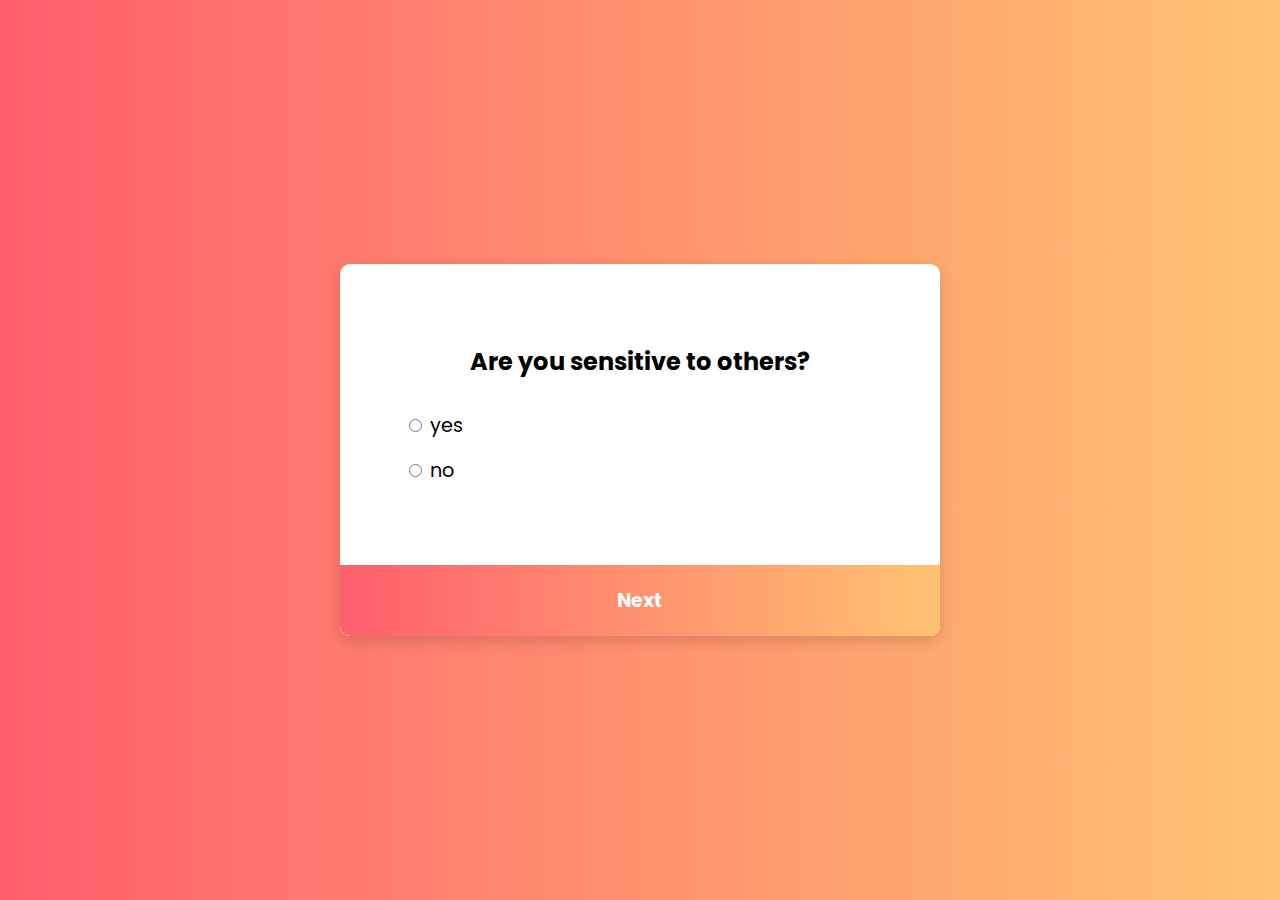
==== index.html @ 3d4cfc52 "Index moved" ====
<!DOCTYPE html>
<html lang="en">
<head>
    <meta charset="UTF-8" />
    <meta name="viewport" content="width=device-width, initial-scale=1.0" />
    <link rel="stylesheet" href="resources/style/style.css" />
    <title>ENGORILATE | Road to success</title>
</head>
<body>
<script type="module" src="resources/js/index.js"></script>
<div class="quiz-container" id="quiz">
    <div class="quiz-header">
        <h2 id="question">Question text</h2>
        <ul>
            <li>
                <input type="radio" name="answer" id="yes" class="answer">
                <label for="yes" id="yes_label">Yes</label>
            </li>
            <li>
                <input type="radio" name="answer" id="no" class="answer">
                <label for="no" id="no_label">No</label>
            </li>
        </ul>
    </div>
    <button id="submit">Next</button>
</div>
</body>
</html>
---- resources/style/style.css ----
@import url('https://fonts.googleapis.com/css2?family=Poppins:wght@200;400&display=swap');

* {
    box-sizing: border-box;
}

body {
    background-color: #b8c6db;

    background-image: linear-gradient(to right, #ff5f6d     , #ffc371);
    font-family: 'Poppins', sans-serif;
    display: flex;
    align-items: center;
    justify-content: center;
    height: 100vh;
    overflow: hidden;
    margin: 0;
}

.quiz-container {
    background-color: #fff;
    border-radius: 10px;
    box-shadow: 0 0 10px 2px rgba(100, 100, 100, 0.1);
    width: 600px;
    overflow: hidden;
    box-shadow: rgba(50, 50, 93, 0.25) 0px 13px 27px -5px, rgba(0, 0, 0, 0.3) 0px 8px 16px -8px;
    box-shadow: rgba(0, 0, 0, 0.15) 0px 5px 15px 0px;
}

.quiz-header {
    padding: 4rem;
}

h2 {
    padding: 1rem;
    text-align: center;
    margin: 0;
}

ul {
    list-style-type: none;
    padding: 0;
}

ul li {
    font-size: 1.2rem;
    margin: 1rem 0;
}

ul li label {
    cursor: pointer;
}

button {
    background-image: linear-gradient(to right, #ff5f6d     , #ffc371);
    color: #fff;
    border: none;
    display: block;
    width: 100%;
    cursor: pointer;
    font-size: 1.2rem;
    font-family: inherit;
    padding: 1.3rem;
    font-weight: bold;
}

button:hover {
    background-color: #732d91;
}

button:focus {
    outline: none;
    background-color: #5e3370;
}
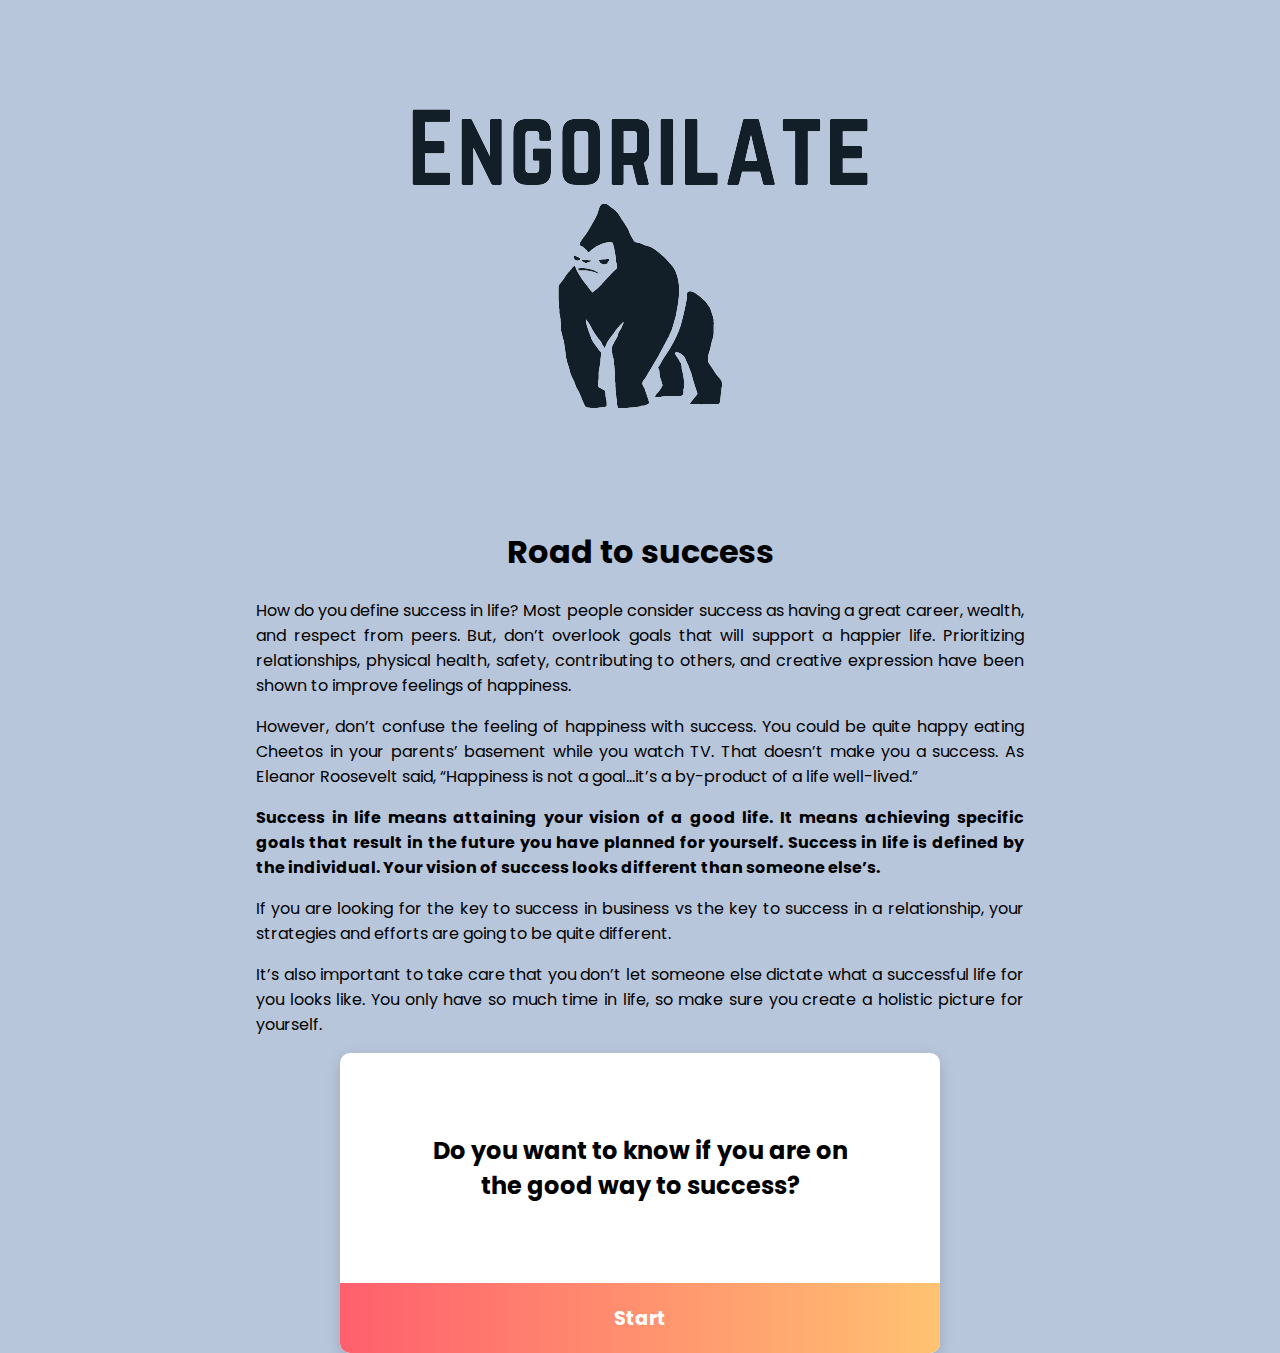
==== commit 7243202d: "Added logo, introductory text and quiz introductory text" ====
--- a/index.html
+++ b/index.html
@@ -8,21 +8,31 @@
 </head>
 <body>
 <script type="module" src="resources/js/index.js"></script>
+<div class="pre-quiz">
+  <img src="resources/img/engorilate-logo.png" />
+  <h1>Road to success</h1>
+  <p>How do you define success in life? Most people consider success as having a great career,
+  wealth, and respect from peers. But, don’t overlook goals that will support a happier life.
+  Prioritizing relationships, physical health, safety, contributing to others, and creative
+  expression have been shown to improve feelings of happiness.</p>
+  <p>However, don’t confuse the feeling of happiness with success. You could be quite happy eating
+  Cheetos in your parents’ basement while you watch TV. That doesn’t make you a success.
+  As Eleanor Roosevelt said, “Happiness is not a goal…it’s a by-product of a life well-lived.” </p>
+  <p><b>Success in life means attaining your vision of a good life. It means achieving specific
+  goals that result in the future you have planned for yourself. Success in life is defined by
+  the individual. Your vision of success looks different than someone else’s.</b></p>
+  <p>If you are looking for the key to success in business vs the key to success in a relationship,
+  your strategies and efforts are going to be quite different.</p>
+  <p>It’s also important to take care that you don’t let someone else dictate what a successful life for
+  you looks like. You only have so much time in life, so make sure you create a holistic picture
+  for yourself.</p>
+</div>
+
 <div class="quiz-container" id="quiz">
     <div class="quiz-header">
-        <h2 id="question">Question text</h2>
-        <ul>
-            <li>
-                <input type="radio" name="answer" id="yes" class="answer">
-                <label for="yes" id="yes_label">Yes</label>
-            </li>
-            <li>
-                <input type="radio" name="answer" id="no" class="answer">
-                <label for="no" id="no_label">No</label>
-            </li>
-        </ul>
+        <h2 id="question">Do you want to know if you are on the good way to success?</h2>
     </div>
-    <button id="submit">Next</button>
+    <button id="submit">Start</button>
 </div>
 </body>
 </html>
--- a/resources/style/style.css
+++ b/resources/style/style.css
@@ -7,16 +7,25 @@
 body {
     background-color: #b8c6db;
 
-    background-image: linear-gradient(to right, #ff5f6d     , #ffc371);
+/*    background-image: linear-gradient(to right, #ff5f6d     , #ffc371); */
     font-family: 'Poppins', sans-serif;
     display: flex;
+    flex-wrap: wrap;
     align-items: center;
     justify-content: center;
     height: 100vh;
-    overflow: hidden;
+    overflow: scroll;
     margin: 0;
 }
 
+.pre-quiz {
+    margin: auto 20% auto 20%;
+    text-align: center;
+}
+
+.pre-quiz p {
+    text-align: justify;
+}
 .quiz-container {
     background-color: #fff;
     border-radius: 10px;
@@ -71,4 +80,4 @@
 button:focus {
     outline: none;
     background-color: #5e3370;
-}+}
